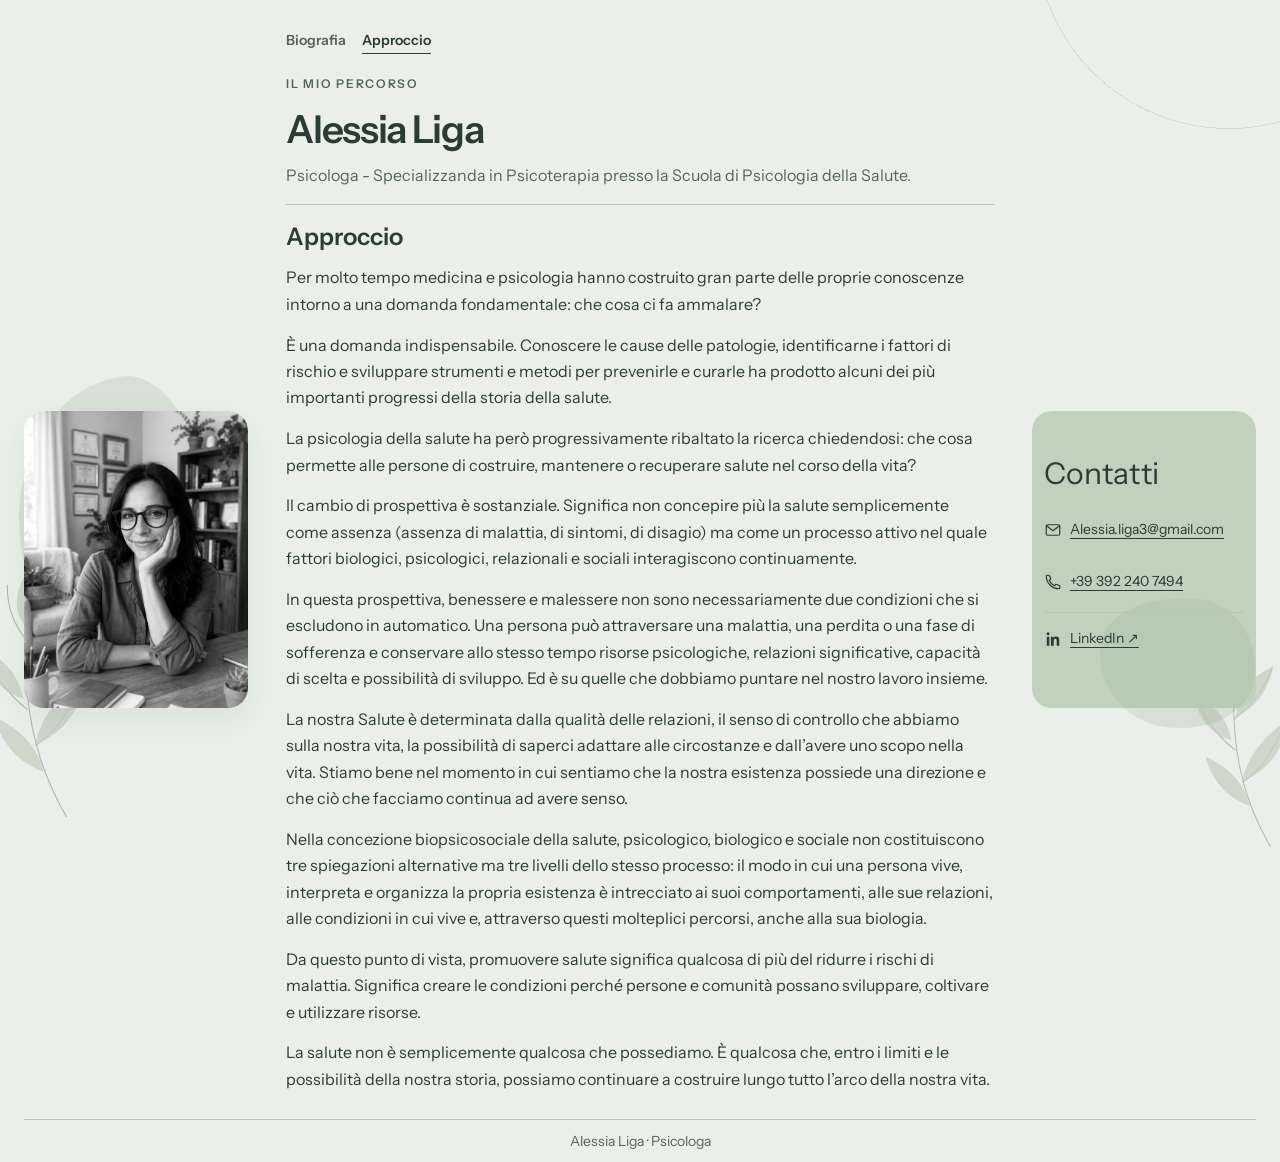
==== src/main/resources/static/approccio.html @ fa652827 "Add approach page and section navigation" ====
<!DOCTYPE html>
<html lang="it">
<head>
    <meta charset="UTF-8">
    <meta name="viewport" content="width=device-width, initial-scale=1.0">
    <meta name="description" content="L'approccio di Alessia Liga, Psicologa e Specializzanda in Psicoterapia presso la Scuola di Psicologia della Salute.">
    <title>Approccio | Alessia Liga, Psicologa</title>
    <link rel="stylesheet" href="assets/css/style.css">
    <link rel="stylesheet" href="assets/css/decorations.css">
</head>

<body>

    <a class="skip-link" href="#contenuto-pagina">Vai al contenuto</a>

    <main class="profile page-width" id="contenuto">
        <figure class="portrait">
            <img src="assets/images/alessia-liga-bn.jpeg" alt="Alessia Liga" width="1207" height="1600" fetchpriority="high">
        </figure>

        <article class="biography" aria-labelledby="nome">
            <header class="profile-heading">
                <nav class="section-navigation" aria-label="Sezioni del sito">
                    <a href="index.html">Biografia</a>
                    <a href="approccio.html" aria-current="page">Approccio</a>
                </nav>
                <p class="eyebrow">Il mio percorso</p>
                <h1 id="nome">Alessia Liga</h1>
                <p class="qualification">Psicologa - Specializzanda in Psicoterapia presso la Scuola di Psicologia della Salute.</p>
            </header>

            <section id="contenuto-pagina" aria-labelledby="titolo-approccio" tabindex="-1">
                <h2 id="titolo-approccio">Approccio</h2>
                <p>Per molto tempo medicina e psicologia hanno costruito gran parte delle proprie conoscenze intorno a una domanda fondamentale: che cosa ci fa ammalare?</p>
                <p>È una domanda indispensabile. Conoscere le cause delle patologie, identificarne i fattori di rischio e sviluppare strumenti e metodi per prevenirle e curarle ha prodotto alcuni dei più importanti progressi della storia della salute.</p>
                <p>La psicologia della salute ha però progressivamente ribaltato la ricerca chiedendosi: che cosa permette alle persone di costruire, mantenere o recuperare salute nel corso della vita?</p>
                <p>Il cambio di prospettiva è sostanziale. Significa non concepire più la salute semplicemente come assenza (assenza di malattia, di sintomi, di disagio) ma come un processo attivo nel quale fattori biologici, psicologici, relazionali e sociali interagiscono continuamente.</p>
                <p>In questa prospettiva, benessere e malessere non sono necessariamente due condizioni che si escludono in automatico. Una persona può attraversare una malattia, una perdita o una fase di sofferenza e conservare allo stesso tempo risorse psicologiche, relazioni significative, capacità di scelta e possibilità di sviluppo. Ed è su quelle che dobbiamo puntare nel nostro lavoro insieme.</p>
                <p>La nostra Salute è determinata dalla qualità delle relazioni, il senso di controllo che abbiamo sulla nostra vita, la possibilità di saperci adattare alle circostanze e dall’avere uno scopo nella vita. Stiamo bene nel momento in cui sentiamo che la nostra esistenza possiede una direzione e che ciò che facciamo continua ad avere senso.</p>
                <p>Nella concezione biopsicosociale della salute, psicologico, biologico e sociale non costituiscono tre spiegazioni alternative ma tre livelli dello stesso processo: il modo in cui una persona vive, interpreta e organizza la propria esistenza è intrecciato ai suoi comportamenti, alle sue relazioni, alle condizioni in cui vive e, attraverso questi molteplici percorsi, anche alla sua biologia.</p>
                <p>Da questo punto di vista, promuovere salute significa qualcosa di più del ridurre i rischi di malattia. Significa creare le condizioni perché persone e comunità possano sviluppare, coltivare e utilizzare risorse.</p>
                <p>La salute non è semplicemente qualcosa che possediamo. È qualcosa che, entro i limiti e le possibilità della nostra storia, possiamo continuare a costruire lungo tutto l’arco della nostra vita.</p>
            </section>
        </article>

        <aside class="contacts" id="contatti" aria-labelledby="titolo-contatti" tabindex="-1">
            <h2 id="titolo-contatti">Contatti</h2>
            <dl class="contact-list">
                <div>
                    <dt><span class="sr-only">Email</span><svg class="contact-icon" aria-hidden="true" focusable="false" viewBox="0 0 24 24" fill="none" stroke="currentColor" stroke-width="1.6" stroke-linecap="round" stroke-linejoin="round"><rect x="3" y="5" width="18" height="14" rx="2"/><path d="m3 6 9 7 9-7"/></svg></dt>
                    <dd><a href="mailto:Alessia.liga3@gmail.com" aria-label="Scrivi a Alessia.liga3@gmail.com">Alessia.liga3@gmail.com</a></dd>
                </div>
                <div>
                    <dt><span class="sr-only">Telefono</span><svg class="contact-icon" aria-hidden="true" focusable="false" viewBox="0 0 24 24" fill="none" stroke="currentColor" stroke-width="1.6" stroke-linecap="round" stroke-linejoin="round"><path d="M7 3H4a1 1 0 0 0-1 1c0 9.4 7.6 17 17 17a1 1 0 0 0 1-1v-3l-5-2-2 2a15 15 0 0 1-7-7l2-2-2-5Z"/></svg></dt>
                    <dd><a href="tel:+393922407494" aria-label="Chiama il +39 392 240 7494">+39 392 240 7494</a></dd>
                </div>
            </dl>
            <ul class="social-list" aria-label="Social e profili professionali">
                <li>
                    <svg class="contact-icon" aria-hidden="true" focusable="false" viewBox="0 0 24 24" fill="currentColor"><path d="M5.4 3a2 2 0 1 0 0 4 2 2 0 0 0 0-4ZM3.7 9h3.4v12H3.7V9Zm5.5 0h3.3v1.6c.5-1 1.7-1.9 3.6-1.9 3.5 0 4.2 2.2 4.2 5.1V21h-3.4v-6.4c0-1.5 0-3-1.8-3s-2.1 1.4-2.1 2.9V21H9.2V9Z"/></svg>
                    <a href="https://www.linkedin.com/in/alessia-liga-a057b985/" aria-label="Profilo LinkedIn di Alessia Liga">LinkedIn <span aria-hidden="true">↗</span></a>
                </li>
            </ul>
        </aside>
    </main>

    <footer class="site-footer page-width">
        <p>Alessia Liga <span aria-hidden="true">·</span> Psicologa</p>
    </footer>

</body>
</html>
---- src/main/resources/static/assets/css/style.css ----
@font-face {
    font-family: 'Instrument Sans';
    font-style: normal;
    font-weight: 400 600;
    font-display: swap;
    src: url('../fonts/instrument-sans-latin.woff2') format('woff2');
}

:root {
    color-scheme: light;
    --background: #eaf0e9;
    --surface: #c0d2bc;
    --text: #293c35;
    --muted: #53645d;
    --accent: #456454;
    --border: #b5c7b1;
    font-family: "Instrument Sans", system-ui, -apple-system, "Segoe UI", sans-serif;
    color: var(--text);
    background: var(--background);
    font-synthesis: none;
}

* { box-sizing: border-box; }
body { margin: 0; min-height: 100svh; display: flex; flex-direction: column; }
a { color: var(--accent); text-underline-offset: .25em; }
a:hover { text-decoration-thickness: 2px; }
:focus-visible { outline: 2px solid var(--accent); outline-offset: 6px; }
[id] { scroll-margin-top: 1rem; }
.page-width { width: min(100% - 3rem, 96rem); margin-inline: auto; }

.skip-link {
    position: fixed;
    top: 1rem;
    left: 1rem;
    z-index: 10;
    padding: .8rem 1rem;
    background: var(--text);
    color: white;
    transform: translateY(-200%);
}
.skip-link:focus { transform: translateY(0); }

.profile {
    display: grid;
    grid-template-columns: 14rem minmax(0, 1fr) 14rem;
    gap: clamp(1.5rem, 3vw, 3rem);
    align-items: start;
    padding-block: clamp(1rem, 3vh, 2.5rem);
    flex: 1;
}
.profile > * { min-width: 0; }
.portrait { width: 100%; max-width: 14rem; margin: 0; align-self: center; }
.biography { align-self: center; }
.portrait img {
    display: block;
    width: 100%;
    height: auto;

    border-radius: 1.25rem;
    box-shadow: 0 12px 32px rgb(41 60 53 / 7%);
}
.eyebrow {
    margin: 0 0 1rem;
    color: var(--muted);
    font-size: .75rem;
    font-weight: 600;
    letter-spacing: .14em;
    text-transform: uppercase;
    line-height: 1.6;
}
h1, h2 { font-family: "Instrument Sans", system-ui, sans-serif; font-weight: 400; }
h1, .biography h2 { font-weight: 600; }
h1 {
    margin: 0 0 .75rem;
    font-size: clamp(2rem, 3vw, 2.75rem);
    letter-spacing: -.035em;
    line-height: 1.1;
}
.qualification { margin: 0; color: var(--muted); font-size: 1rem; line-height: 1.55; }
.profile-heading { padding-bottom: 1rem; margin-bottom: 1rem; border-bottom: 1px solid var(--border); }
.section-navigation {
    display: flex;
    align-items: center;
    gap: 1rem;
    margin: 0 0 1.25rem;
    font-size: .875rem;
    font-weight: 600;
}
.section-navigation a {
    padding-block: .25rem;
    text-decoration: none;
    color: var(--muted);
    border-bottom: 1px solid transparent;
}
.section-navigation a[aria-current="page"] {
    color: var(--text);
    border-color: currentColor;
}
.section-navigation a:hover { color: var(--text); }
.biography h2 { font-size: 1.5rem; margin: 0 0 .75rem; line-height: 1.3; }
.biography section p { font-size: 1rem; line-height: 1.65; margin: 0 0 .9rem; }
.biography section p:last-child { margin-bottom: 0; }

.contacts { align-self: center; padding: 1.6rem 1.35rem; border-radius: 1.25rem; background: var(--surface); overflow-wrap: anywhere; }
.contacts a { color: var(--text); }
.contacts .eyebrow { color: #43534b; font-size: .6875rem; letter-spacing: .1em; margin-bottom: .6rem; }
.contacts h2 { font-size: 1.875rem; margin: 0 0 1rem; }
.contact-list { margin: 1.5rem 0 2rem; }
.contact-list > div + div { margin-top: 1.25rem; }
.contact-list dt { font-weight: 600; font-size: .875rem; margin-bottom: .4rem; }
.contact-list dd { margin: 0; font-size: .9375rem; line-height: 1.6; }
.contacts h3 { margin: 0; font-size: .875rem; font-weight: 600; line-height: 1.6; }
.social-list { margin: .75rem 0 0; padding: 0; list-style: none; }
.social-list li { padding-block: .8rem; border-top: 1px solid var(--border); font-size: .9375rem; line-height: 1.5; }
.contact-list a, .social-list a { display: inline-flex; align-items: center; min-height: 44px; max-width: 100%; gap: .5rem; overflow-wrap: anywhere; }

.site-footer { display: flex; justify-content: space-between; align-items: center; flex-wrap: wrap; gap: 1rem; padding-block: .75rem; border-top: 1px solid var(--border); font-size: .875rem; color: var(--muted); }
.site-footer p { margin: 0; }

@media (max-width: 62rem) {
    .profile { grid-template-columns: minmax(0, 1fr); gap: 1.5rem; }
    .portrait, .contacts { width: min(100%, 14rem); margin-inline: auto; }
    .biography section { display: block; }
    .biography section p { line-height: 1.55; }
    .site-footer { align-items: flex-start; }
}

@media (min-width: 62.01rem) and (max-height: 720px), (min-width: 62.01rem) and (max-width: 75rem) {
    .profile { padding-block: 1rem; }
    .profile-heading { padding-bottom: .6rem; margin-bottom: .6rem; }
    .section-navigation { margin-bottom: .65rem; }
    h1 { font-size: 2rem; margin-bottom: .5rem; }
    .eyebrow { margin-bottom: .4rem; }
    .biography h2 { margin-bottom: .6rem; font-size: 1.3rem; }
    .biography section p { line-height: 1.45; margin-bottom: .65rem; }
    .site-footer { padding-block: .4rem; }
}

@media (min-width: 62.01rem) and (max-width: 75rem) {
    .profile { grid-template-columns: 13.5rem minmax(0, 1fr) 13.5rem; gap: 1.5rem; }
}

@media (prefers-reduced-motion: no-preference) {
    html { scroll-behavior: smooth; }
}

@media print {
    .skip-link { display: none; }
    .page-width { width: 100%; }
    .profile { display: block; padding: 0; }
    .portrait { width: 10rem; margin: 0 0 2rem; }
    .contacts { margin-top: 2rem; break-inside: avoid; }
}

/* Icons have accessible labels; future contact methods reuse the same row. */
.sr-only { position: absolute; width: 1px; height: 1px; padding: 0; margin: -1px; overflow: hidden; clip-path: inset(50%); white-space: nowrap; border: 0; }
.contact-list > div, .social-list li { display: grid; grid-template-columns: 1.125rem minmax(0, 1fr); align-items: center; gap: .5rem; }
.contact-list dt { margin: 0; }
.contact-icon { display: block; width: 1.25rem; height: 1.25rem; color: var(--text); }
.contact-list a, .social-list a { display: block; align-content: center; overflow-wrap: anywhere; }
.site-footer { justify-content: center; text-align: center; }

/* The contact panel shares the portrait's proportions and column width. */
.contacts { width: 100%; max-width: 14rem; aspect-ratio: 1207 / 1600; padding: .75rem; display: flex; flex-direction: column; justify-content: center; }
.contacts > * { flex-shrink: 0; }
.contacts h2 { margin-bottom: .5rem; }
.contact-list { margin: .5rem 0; }
.contact-list > div + div { margin-top: .5rem; }
.contact-list dd, .social-list li { font-size: .875rem; }
.social-list { margin: 0; }
.social-list li { padding-block: .25rem; }
.contact-icon { width: 1.125rem; height: 1.125rem; }
.contact-list a, .social-list a { white-space: nowrap; overflow-wrap: normal; }
---- src/main/resources/static/assets/css/decorations.css ----
/* Decorative layer only: no changes to typography, grid or content spacing. */
body {
    position: relative;
    isolation: isolate;
}

body::before,
body::after {
    content: "";
    position: fixed;
    z-index: -1;
    pointer-events: none;
}

/* Fine botanical silhouettes along the outer edges. */
body::before {
    inset: 0;
    background-image: url("../images/botanical.svg"), url("../images/botanical.svg");
    background-repeat: no-repeat;
    background-size: clamp(5rem, 10vw, 10rem) auto, clamp(5rem, 9vw, 9rem) auto;
    background-position: left -1.5rem bottom 12%, right -1.5rem bottom 3rem;
    opacity: .5;
}

/* An open ring, cropped at the edge, keeps the background light. */
body::after {
    inset: 0;
    background: radial-gradient(circle at 96% -4rem,
        transparent 12rem, rgb(112 139 115 / 18%) 12rem,
        rgb(112 139 115 / 18%) calc(12rem + 1px), transparent calc(12rem + 1px));
}

.portrait,
.contacts {
    position: relative;
    isolation: isolate;
}

.portrait::before,
.contacts::before {
    content: "";
    position: absolute;
    z-index: -1;
    pointer-events: none;
    background: rgb(156 177 152 / 24%);
}

.portrait::before {
    inset: -2rem 18% 17% -.4rem;
    border-radius: 65% 35% 56% 44% / 55% 42% 58% 45%;
    transform: rotate(-8deg);
}

.contacts::before {
    width: 70%;
    height: 44%;
    right: 0;
    bottom: -1.2rem;
    border-radius: 60% 40% 52% 48% / 44% 55% 45% 56%;
    transform: rotate(8deg);
}

@media (max-width: 62rem) {
    body::before {
        background-size: 5rem auto, 5rem auto;
        background-position: left -1.7rem top 7rem, right -1.7rem bottom 2.5rem;
        opacity: .38;
    }
    body::after {
        background: radial-gradient(circle at 100% -2rem,
            transparent 7rem, rgb(112 139 115 / 18%) 7rem,
            rgb(112 139 115 / 18%) calc(7rem + 1px), transparent calc(7rem + 1px));
    }
    .portrait::before { inset: -1rem 12% 12% -.8rem; }
    .contacts::before { right: 0; bottom: -.6rem; }
}

@media print, (forced-colors: active) {
    body::before, body::after, .portrait::before, .contacts::before { display: none; }
}
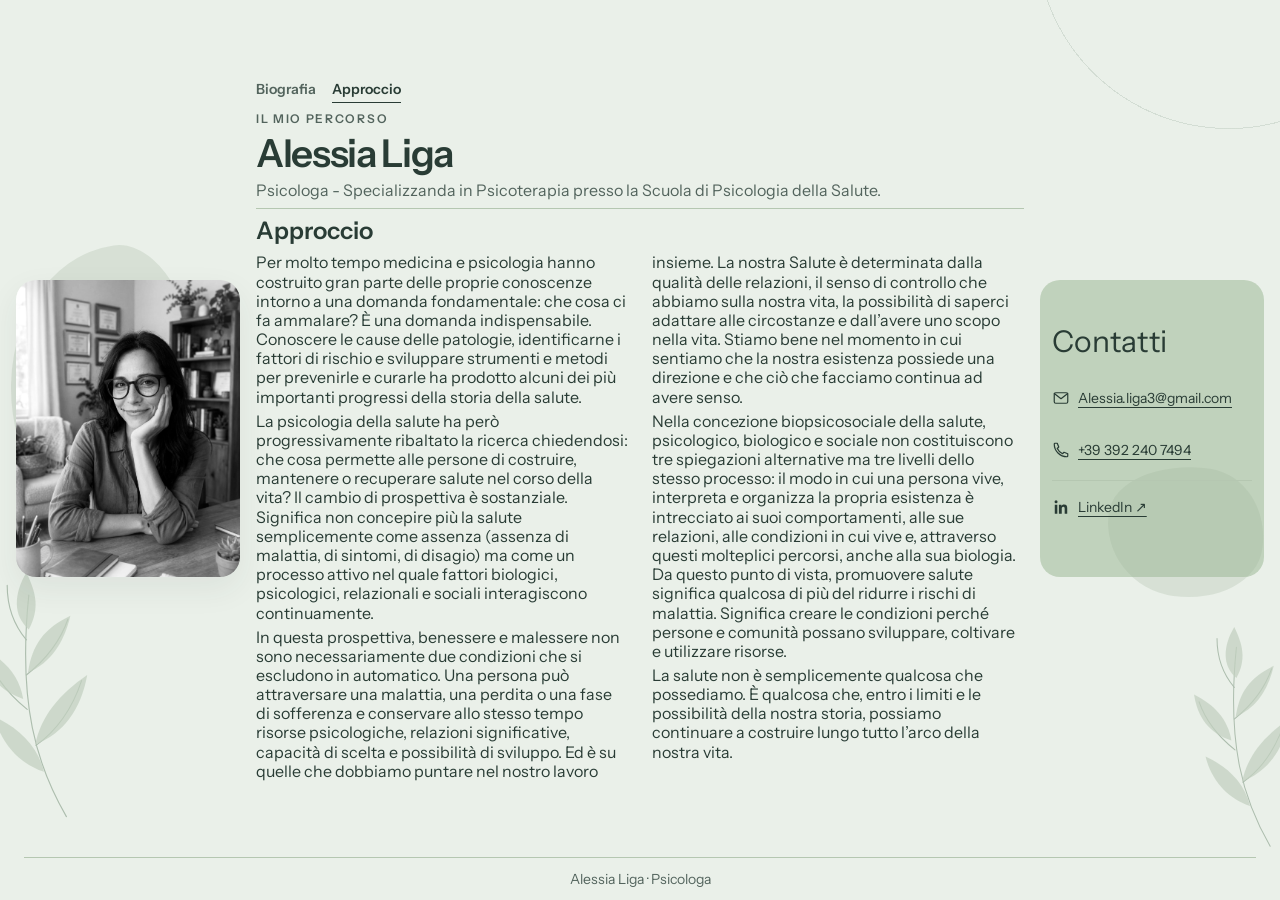
==== commit 48b66968: "Fit approach content in desktop viewport" ====
--- a/src/main/resources/static/approccio.html
+++ b/src/main/resources/static/approccio.html
@@ -13,12 +13,12 @@
 
     <a class="skip-link" href="#contenuto-pagina">Vai al contenuto</a>
 
-    <main class="profile page-width" id="contenuto">
+    <main class="profile approach-profile page-width" id="contenuto">
         <figure class="portrait">
             <img src="assets/images/alessia-liga-bn.jpeg" alt="Alessia Liga" width="1207" height="1600" fetchpriority="high">
         </figure>
 
-        <article class="biography" aria-labelledby="nome">
+        <article class="biography approach-biography" aria-labelledby="nome">
             <header class="profile-heading">
                 <nav class="section-navigation" aria-label="Sezioni del sito">
                     <a href="index.html">Biografia</a>
@@ -29,16 +29,12 @@
                 <p class="qualification">Psicologa - Specializzanda in Psicoterapia presso la Scuola di Psicologia della Salute.</p>
             </header>
 
-            <section id="contenuto-pagina" aria-labelledby="titolo-approccio" tabindex="-1">
+            <section class="approach" id="contenuto-pagina" aria-labelledby="titolo-approccio" tabindex="-1">
                 <h2 id="titolo-approccio">Approccio</h2>
-                <p>Per molto tempo medicina e psicologia hanno costruito gran parte delle proprie conoscenze intorno a una domanda fondamentale: che cosa ci fa ammalare?</p>
-                <p>È una domanda indispensabile. Conoscere le cause delle patologie, identificarne i fattori di rischio e sviluppare strumenti e metodi per prevenirle e curarle ha prodotto alcuni dei più importanti progressi della storia della salute.</p>
-                <p>La psicologia della salute ha però progressivamente ribaltato la ricerca chiedendosi: che cosa permette alle persone di costruire, mantenere o recuperare salute nel corso della vita?</p>
-                <p>Il cambio di prospettiva è sostanziale. Significa non concepire più la salute semplicemente come assenza (assenza di malattia, di sintomi, di disagio) ma come un processo attivo nel quale fattori biologici, psicologici, relazionali e sociali interagiscono continuamente.</p>
-                <p>In questa prospettiva, benessere e malessere non sono necessariamente due condizioni che si escludono in automatico. Una persona può attraversare una malattia, una perdita o una fase di sofferenza e conservare allo stesso tempo risorse psicologiche, relazioni significative, capacità di scelta e possibilità di sviluppo. Ed è su quelle che dobbiamo puntare nel nostro lavoro insieme.</p>
-                <p>La nostra Salute è determinata dalla qualità delle relazioni, il senso di controllo che abbiamo sulla nostra vita, la possibilità di saperci adattare alle circostanze e dall’avere uno scopo nella vita. Stiamo bene nel momento in cui sentiamo che la nostra esistenza possiede una direzione e che ciò che facciamo continua ad avere senso.</p>
-                <p>Nella concezione biopsicosociale della salute, psicologico, biologico e sociale non costituiscono tre spiegazioni alternative ma tre livelli dello stesso processo: il modo in cui una persona vive, interpreta e organizza la propria esistenza è intrecciato ai suoi comportamenti, alle sue relazioni, alle condizioni in cui vive e, attraverso questi molteplici percorsi, anche alla sua biologia.</p>
-                <p>Da questo punto di vista, promuovere salute significa qualcosa di più del ridurre i rischi di malattia. Significa creare le condizioni perché persone e comunità possano sviluppare, coltivare e utilizzare risorse.</p>
+                <p>Per molto tempo medicina e psicologia hanno costruito gran parte delle proprie conoscenze intorno a una domanda fondamentale: che cosa ci fa ammalare? È una domanda indispensabile. Conoscere le cause delle patologie, identificarne i fattori di rischio e sviluppare strumenti e metodi per prevenirle e curarle ha prodotto alcuni dei più importanti progressi della storia della salute.</p>
+                <p>La psicologia della salute ha però progressivamente ribaltato la ricerca chiedendosi: che cosa permette alle persone di costruire, mantenere o recuperare salute nel corso della vita? Il cambio di prospettiva è sostanziale. Significa non concepire più la salute semplicemente come assenza (assenza di malattia, di sintomi, di disagio) ma come un processo attivo nel quale fattori biologici, psicologici, relazionali e sociali interagiscono continuamente.</p>
+                <p>In questa prospettiva, benessere e malessere non sono necessariamente due condizioni che si escludono in automatico. Una persona può attraversare una malattia, una perdita o una fase di sofferenza e conservare allo stesso tempo risorse psicologiche, relazioni significative, capacità di scelta e possibilità di sviluppo. Ed è su quelle che dobbiamo puntare nel nostro lavoro insieme. La nostra Salute è determinata dalla qualità delle relazioni, il senso di controllo che abbiamo sulla nostra vita, la possibilità di saperci adattare alle circostanze e dall’avere uno scopo nella vita. Stiamo bene nel momento in cui sentiamo che la nostra esistenza possiede una direzione e che ciò che facciamo continua ad avere senso.</p>
+                <p>Nella concezione biopsicosociale della salute, psicologico, biologico e sociale non costituiscono tre spiegazioni alternative ma tre livelli dello stesso processo: il modo in cui una persona vive, interpreta e organizza la propria esistenza è intrecciato ai suoi comportamenti, alle sue relazioni, alle condizioni in cui vive e, attraverso questi molteplici percorsi, anche alla sua biologia. Da questo punto di vista, promuovere salute significa qualcosa di più del ridurre i rischi di malattia. Significa creare le condizioni perché persone e comunità possano sviluppare, coltivare e utilizzare risorse.</p>
                 <p>La salute non è semplicemente qualcosa che possediamo. È qualcosa che, entro i limiti e le possibilità della nostra storia, possiamo continuare a costruire lungo tutto l’arco della nostra vita.</p>
             </section>
         </article>
--- a/src/main/resources/static/assets/css/style.css
+++ b/src/main/resources/static/assets/css/style.css
@@ -101,6 +101,28 @@
 .biography section p { font-size: 1rem; line-height: 1.65; margin: 0 0 .9rem; }
 .biography section p:last-child { margin-bottom: 0; }
 
+/* The approach page retains the body font size while fitting its longer copy. */
+@media (min-width: 62.01rem) {
+    .approach-profile {
+        width: min(100% - 2rem, 96rem);
+        gap: 1rem;
+    }
+    .approach-biography .profile-heading { padding-bottom: .4rem; margin-bottom: .4rem; }
+    .approach-biography .section-navigation { margin-bottom: .4rem; }
+    .approach-biography .eyebrow { margin-bottom: .25rem; }
+    .approach-biography h1 { margin-bottom: .3rem; }
+    .approach-biography .qualification { line-height: 1.35; }
+    .biography .approach {
+        column-count: 2;
+        column-gap: 1.5rem;
+    }
+    .biography .approach h2 {
+        column-span: all;
+        margin-bottom: .45rem;
+    }
+    .biography .approach p { line-height: 1.2; margin-bottom: .3rem; }
+}
+
 .contacts { align-self: center; padding: 1.6rem 1.35rem; border-radius: 1.25rem; background: var(--surface); overflow-wrap: anywhere; }
 .contacts a { color: var(--text); }
 .contacts .eyebrow { color: #43534b; font-size: .6875rem; letter-spacing: .1em; margin-bottom: .6rem; }
@@ -140,6 +162,16 @@
     .profile { grid-template-columns: 13.5rem minmax(0, 1fr) 13.5rem; gap: 1.5rem; }
 }
 
+@media (min-width: 62.01rem) and (max-height: 720px) {
+    .approach-profile { padding-block: .25rem; }
+    .approach-biography .profile-heading { padding-bottom: .2rem; margin-bottom: .2rem; }
+    .approach-biography .section-navigation { margin-bottom: .2rem; }
+    .approach-biography .eyebrow { margin-bottom: .1rem; }
+    .approach-biography h1 { margin-bottom: .15rem; }
+    .biography .approach h2 { margin-bottom: .25rem; }
+    .biography .approach p { line-height: 1.18; margin-bottom: .2rem; }
+}
+
 @media (prefers-reduced-motion: no-preference) {
     html { scroll-behavior: smooth; }
 }
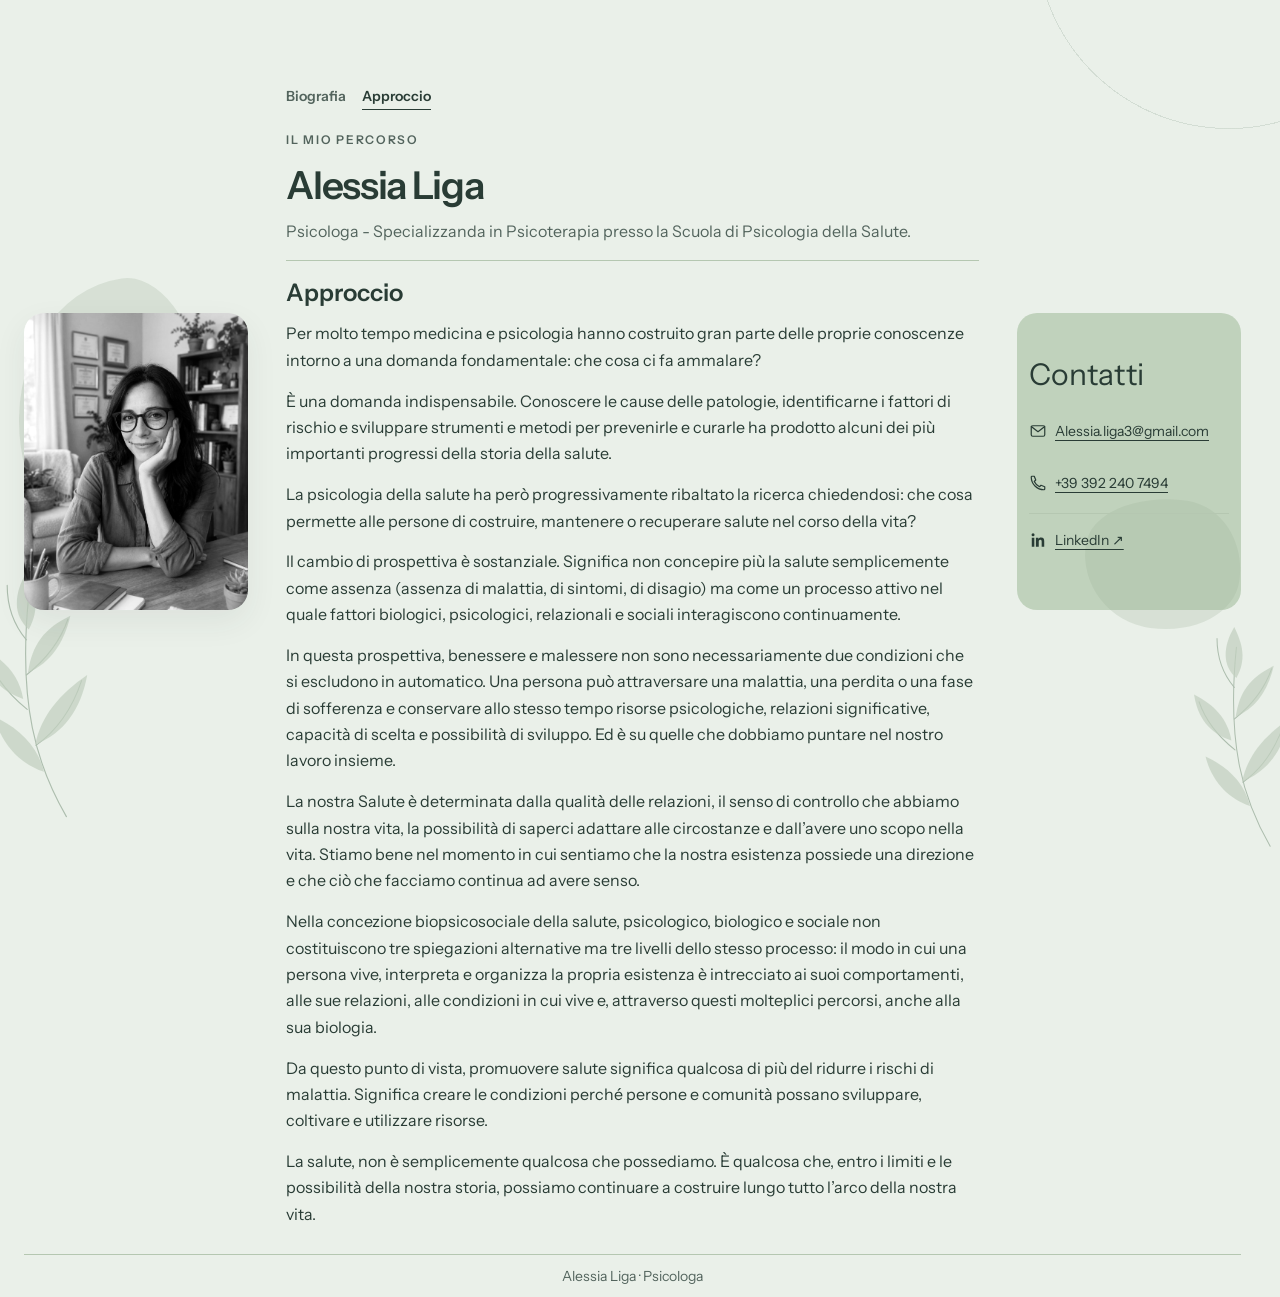
==== commit f9b0464a: "Keep shared layout fixed between profile pages" ====
--- a/src/main/resources/static/approccio.html
+++ b/src/main/resources/static/approccio.html
@@ -5,7 +5,7 @@
     <meta name="viewport" content="width=device-width, initial-scale=1.0">
     <meta name="description" content="L'approccio di Alessia Liga, Psicologa e Specializzanda in Psicoterapia presso la Scuola di Psicologia della Salute.">
     <title>Approccio | Alessia Liga, Psicologa</title>
-    <link rel="stylesheet" href="assets/css/style.css">
+    <link rel="stylesheet" href="assets/css/style.css?v=4">
     <link rel="stylesheet" href="assets/css/decorations.css">
 </head>
 
@@ -13,12 +13,12 @@
 
     <a class="skip-link" href="#contenuto-pagina">Vai al contenuto</a>
 
-    <main class="profile approach-profile page-width" id="contenuto">
+    <main class="profile page-width" id="contenuto">
         <figure class="portrait">
             <img src="assets/images/alessia-liga-bn.jpeg" alt="Alessia Liga" width="1207" height="1600" fetchpriority="high">
         </figure>
 
-        <article class="biography approach-biography" aria-labelledby="nome">
+        <article class="biography" aria-labelledby="nome">
             <header class="profile-heading">
                 <nav class="section-navigation" aria-label="Sezioni del sito">
                     <a href="index.html">Biografia</a>
@@ -29,13 +29,17 @@
                 <p class="qualification">Psicologa - Specializzanda in Psicoterapia presso la Scuola di Psicologia della Salute.</p>
             </header>
 
-            <section class="approach" id="contenuto-pagina" aria-labelledby="titolo-approccio" tabindex="-1">
+            <section id="contenuto-pagina" aria-labelledby="titolo-approccio" tabindex="-1">
                 <h2 id="titolo-approccio">Approccio</h2>
-                <p>Per molto tempo medicina e psicologia hanno costruito gran parte delle proprie conoscenze intorno a una domanda fondamentale: che cosa ci fa ammalare? È una domanda indispensabile. Conoscere le cause delle patologie, identificarne i fattori di rischio e sviluppare strumenti e metodi per prevenirle e curarle ha prodotto alcuni dei più importanti progressi della storia della salute.</p>
-                <p>La psicologia della salute ha però progressivamente ribaltato la ricerca chiedendosi: che cosa permette alle persone di costruire, mantenere o recuperare salute nel corso della vita? Il cambio di prospettiva è sostanziale. Significa non concepire più la salute semplicemente come assenza (assenza di malattia, di sintomi, di disagio) ma come un processo attivo nel quale fattori biologici, psicologici, relazionali e sociali interagiscono continuamente.</p>
-                <p>In questa prospettiva, benessere e malessere non sono necessariamente due condizioni che si escludono in automatico. Una persona può attraversare una malattia, una perdita o una fase di sofferenza e conservare allo stesso tempo risorse psicologiche, relazioni significative, capacità di scelta e possibilità di sviluppo. Ed è su quelle che dobbiamo puntare nel nostro lavoro insieme. La nostra Salute è determinata dalla qualità delle relazioni, il senso di controllo che abbiamo sulla nostra vita, la possibilità di saperci adattare alle circostanze e dall’avere uno scopo nella vita. Stiamo bene nel momento in cui sentiamo che la nostra esistenza possiede una direzione e che ciò che facciamo continua ad avere senso.</p>
-                <p>Nella concezione biopsicosociale della salute, psicologico, biologico e sociale non costituiscono tre spiegazioni alternative ma tre livelli dello stesso processo: il modo in cui una persona vive, interpreta e organizza la propria esistenza è intrecciato ai suoi comportamenti, alle sue relazioni, alle condizioni in cui vive e, attraverso questi molteplici percorsi, anche alla sua biologia. Da questo punto di vista, promuovere salute significa qualcosa di più del ridurre i rischi di malattia. Significa creare le condizioni perché persone e comunità possano sviluppare, coltivare e utilizzare risorse.</p>
-                <p>La salute non è semplicemente qualcosa che possediamo. È qualcosa che, entro i limiti e le possibilità della nostra storia, possiamo continuare a costruire lungo tutto l’arco della nostra vita.</p>
+                <p>Per molto tempo medicina e psicologia hanno costruito gran parte delle proprie conoscenze intorno a una domanda fondamentale: che cosa ci fa ammalare?</p>
+                <p>È una domanda indispensabile. Conoscere le cause delle patologie, identificarne i fattori di rischio e sviluppare strumenti e metodi per prevenirle e curarle ha prodotto alcuni dei più importanti progressi della storia della salute.</p>
+                <p>La psicologia della salute ha però progressivamente ribaltato la ricerca chiedendosi: che cosa permette alle persone di costruire, mantenere o recuperare salute nel corso della vita?</p>
+                <p>Il cambio di prospettiva è sostanziale. Significa non concepire più la salute semplicemente come assenza (assenza di malattia, di sintomi, di disagio) ma come un processo attivo nel quale fattori biologici, psicologici, relazionali e sociali interagiscono continuamente.</p>
+                <p>In questa prospettiva, benessere e malessere non sono necessariamente due condizioni che si escludono in automatico. Una persona può attraversare una malattia, una perdita o una fase di sofferenza e conservare allo stesso tempo risorse psicologiche, relazioni significative, capacità di scelta e possibilità di sviluppo. Ed è su quelle che dobbiamo puntare nel nostro lavoro insieme.</p>
+                <p>La nostra Salute è determinata dalla qualità delle relazioni, il senso di controllo che abbiamo sulla nostra vita, la possibilità di saperci adattare alle circostanze e dall’avere uno scopo nella vita. Stiamo bene nel momento in cui sentiamo che la nostra esistenza possiede una direzione e che ciò che facciamo continua ad avere senso.</p>
+                <p>Nella concezione biopsicosociale della salute, psicologico, biologico e sociale non costituiscono tre spiegazioni alternative ma tre livelli dello stesso processo: il modo in cui una persona vive, interpreta e organizza la propria esistenza è intrecciato ai suoi comportamenti, alle sue relazioni, alle condizioni in cui vive e, attraverso questi molteplici percorsi, anche alla sua biologia.</p>
+                <p>Da questo punto di vista, promuovere salute significa qualcosa di più del ridurre i rischi di malattia. Significa creare le condizioni perché persone e comunità possano sviluppare, coltivare e utilizzare risorse.</p>
+                <p>La salute, non è semplicemente qualcosa che possediamo. È qualcosa che, entro i limiti e le possibilità della nostra storia, possiamo continuare a costruire lungo tutto l’arco della nostra vita.</p>
             </section>
         </article>
 
--- a/src/main/resources/static/assets/css/style.css
+++ b/src/main/resources/static/assets/css/style.css
@@ -21,6 +21,7 @@
 }
 
 * { box-sizing: border-box; }
+html { scrollbar-gutter: stable; }
 body { margin: 0; min-height: 100svh; display: flex; flex-direction: column; }
 a { color: var(--accent); text-underline-offset: .25em; }
 a:hover { text-decoration-thickness: 2px; }
@@ -101,28 +102,6 @@
 .biography section p { font-size: 1rem; line-height: 1.65; margin: 0 0 .9rem; }
 .biography section p:last-child { margin-bottom: 0; }
 
-/* The approach page retains the body font size while fitting its longer copy. */
-@media (min-width: 62.01rem) {
-    .approach-profile {
-        width: min(100% - 2rem, 96rem);
-        gap: 1rem;
-    }
-    .approach-biography .profile-heading { padding-bottom: .4rem; margin-bottom: .4rem; }
-    .approach-biography .section-navigation { margin-bottom: .4rem; }
-    .approach-biography .eyebrow { margin-bottom: .25rem; }
-    .approach-biography h1 { margin-bottom: .3rem; }
-    .approach-biography .qualification { line-height: 1.35; }
-    .biography .approach {
-        column-count: 2;
-        column-gap: 1.5rem;
-    }
-    .biography .approach h2 {
-        column-span: all;
-        margin-bottom: .45rem;
-    }
-    .biography .approach p { line-height: 1.2; margin-bottom: .3rem; }
-}
-
 .contacts { align-self: center; padding: 1.6rem 1.35rem; border-radius: 1.25rem; background: var(--surface); overflow-wrap: anywhere; }
 .contacts a { color: var(--text); }
 .contacts .eyebrow { color: #43534b; font-size: .6875rem; letter-spacing: .1em; margin-bottom: .6rem; }
@@ -139,9 +118,26 @@
 .site-footer { display: flex; justify-content: space-between; align-items: center; flex-wrap: wrap; gap: 1rem; padding-block: .75rem; border-top: 1px solid var(--border); font-size: .875rem; color: var(--muted); }
 .site-footer p { margin: 0; }
 
+/* Shared elements keep the same viewport position while the central copy scrolls. */
+@media (min-width: 62.01rem) {
+    .biography { align-self: start; padding-top: 3.5rem; }
+    .portrait, .contacts {
+        align-self: start;
+        position: sticky;
+        top: calc(50svh - 10.25rem);
+    }
+}
+
 @media (max-width: 62rem) {
     .profile { grid-template-columns: minmax(0, 1fr); gap: 1.5rem; }
+    .portrait { order: 1; }
+    .biography { display: contents; }
+    .profile-heading { order: 2; }
+    .contacts { order: 3; }
+    .biography section { order: 4; }
     .portrait, .contacts { width: min(100%, 14rem); margin-inline: auto; }
+    .portrait, .contacts { position: relative; top: auto; }
+    .biography { padding-top: 0; }
     .biography section { display: block; }
     .biography section p { line-height: 1.55; }
     .site-footer { align-items: flex-start; }
@@ -160,16 +156,6 @@
 
 @media (min-width: 62.01rem) and (max-width: 75rem) {
     .profile { grid-template-columns: 13.5rem minmax(0, 1fr) 13.5rem; gap: 1.5rem; }
-}
-
-@media (min-width: 62.01rem) and (max-height: 720px) {
-    .approach-profile { padding-block: .25rem; }
-    .approach-biography .profile-heading { padding-bottom: .2rem; margin-bottom: .2rem; }
-    .approach-biography .section-navigation { margin-bottom: .2rem; }
-    .approach-biography .eyebrow { margin-bottom: .1rem; }
-    .approach-biography h1 { margin-bottom: .15rem; }
-    .biography .approach h2 { margin-bottom: .25rem; }
-    .biography .approach p { line-height: 1.18; margin-bottom: .2rem; }
 }
 
 @media (prefers-reduced-motion: no-preference) {
